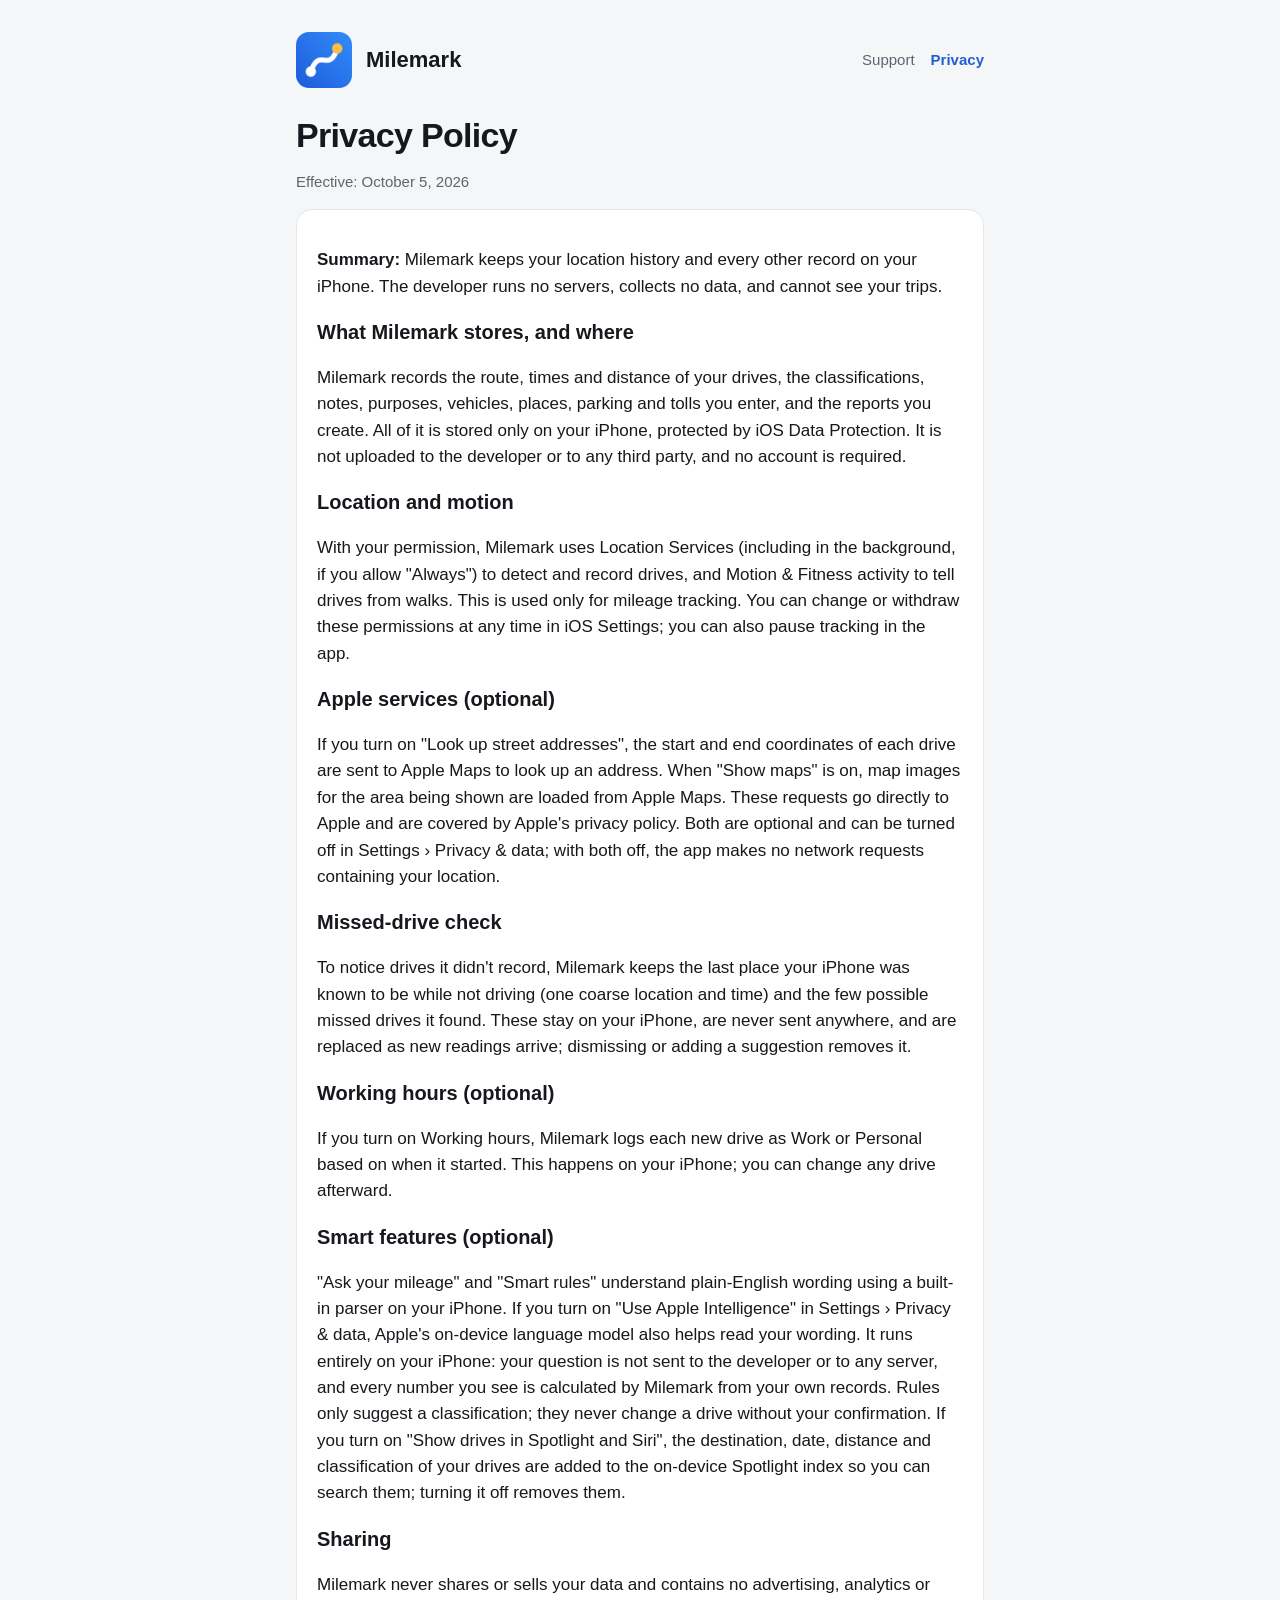
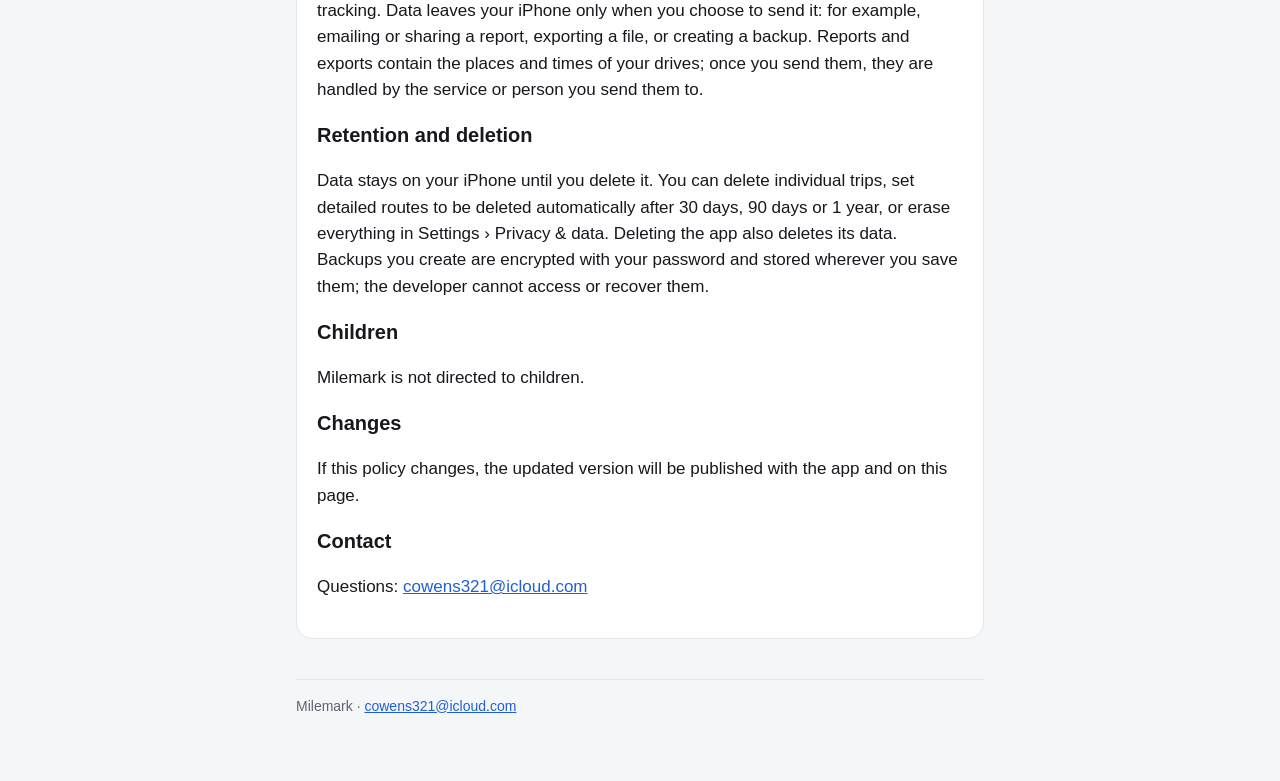
==== privacy.html @ 26f8286c "Milemark support and privacy pages Co-Authored-By: Claude Opus 5.5 <noreply@anthropic.com>" ====
<!doctype html>
<html lang="en">
<head>
<meta charset="utf-8">
<meta name="viewport" content="width=device-width, initial-scale=1">
<title>Privacy Policy · Milemark</title>
<meta name="description" content="Milemark keeps your location history and every other record on your iPhone. No servers, no account, no tracking.">
<link rel="icon" href="icon.png">
<link rel="stylesheet" href="style.css">
</head>
<body>
<div class="wrap">
  <header class="site">
    <img src="icon.png" alt="">
    <a class="brand" href="./">Milemark</a>
    <nav><a href="./">Support</a><a href="privacy.html" aria-current="page">Privacy</a></nav>
  </header>
  <h1>Privacy Policy</h1>
  <p class="muted">Effective: October 5, 2026</p>
  <div class="card">
<p><strong>Summary:</strong> Milemark keeps your location history and every other record on your iPhone. The developer runs no servers, collects no data, and cannot see your trips.</p>
<h2>What Milemark stores, and where</h2>
<p>Milemark records the route, times and distance of your drives, the classifications, notes, purposes, vehicles, places, parking and tolls you enter, and the reports you create. All of it is stored only on your iPhone, protected by iOS Data Protection. It is not uploaded to the developer or to any third party, and no account is required.</p>
<h2>Location and motion</h2>
<p>With your permission, Milemark uses Location Services (including in the background, if you allow &quot;Always&quot;) to detect and record drives, and Motion &amp; Fitness activity to tell drives from walks. This is used only for mileage tracking. You can change or withdraw these permissions at any time in iOS Settings; you can also pause tracking in the app.</p>
<h2>Apple services (optional)</h2>
<p>If you turn on &quot;Look up street addresses&quot;, the start and end coordinates of each drive are sent to Apple Maps to look up an address. When &quot;Show maps&quot; is on, map images for the area being shown are loaded from Apple Maps. These requests go directly to Apple and are covered by Apple&#x27;s privacy policy. Both are optional and can be turned off in Settings › Privacy &amp; data; with both off, the app makes no network requests containing your location.</p>
<h2>Missed-drive check</h2>
<p>To notice drives it didn&#x27;t record, Milemark keeps the last place your iPhone was known to be while not driving (one coarse location and time) and the few possible missed drives it found. These stay on your iPhone, are never sent anywhere, and are replaced as new readings arrive; dismissing or adding a suggestion removes it.</p>
<h2>Working hours (optional)</h2>
<p>If you turn on Working hours, Milemark logs each new drive as Work or Personal based on when it started. This happens on your iPhone; you can change any drive afterward.</p>
<h2>Smart features (optional)</h2>
<p>&quot;Ask your mileage&quot; and &quot;Smart rules&quot; understand plain-English wording using a built-in parser on your iPhone. If you turn on &quot;Use Apple Intelligence&quot; in Settings › Privacy &amp; data, Apple&#x27;s on-device language model also helps read your wording. It runs entirely on your iPhone: your question is not sent to the developer or to any server, and every number you see is calculated by Milemark from your own records. Rules only suggest a classification; they never change a drive without your confirmation. If you turn on &quot;Show drives in Spotlight and Siri&quot;, the destination, date, distance and classification of your drives are added to the on-device Spotlight index so you can search them; turning it off removes them.</p>
<h2>Sharing</h2>
<p>Milemark never shares or sells your data and contains no advertising, analytics or tracking. Data leaves your iPhone only when you choose to send it: for example, emailing or sharing a report, exporting a file, or creating a backup. Reports and exports contain the places and times of your drives; once you send them, they are handled by the service or person you send them to.</p>
<h2>Retention and deletion</h2>
<p>Data stays on your iPhone until you delete it. You can delete individual trips, set detailed routes to be deleted automatically after 30 days, 90 days or 1 year, or erase everything in Settings › Privacy &amp; data. Deleting the app also deletes its data. Backups you create are encrypted with your password and stored wherever you save them; the developer cannot access or recover them.</p>
<h2>Children</h2>
<p>Milemark is not directed to children.</p>
<h2>Changes</h2>
<p>If this policy changes, the updated version will be published with the app and on this page.</p>
<h2>Contact</h2>
<p>Questions: <a href="mailto:cowens321@icloud.com">cowens321@icloud.com</a></p>
  </div>
  <footer>Milemark · <a href="mailto:cowens321@icloud.com">cowens321@icloud.com</a></footer>
</div>
</body>
</html>
---- style.css ----
:root {
  --bg: #f5f6f8; --card: #ffffff; --text: #16181d; --muted: #5d6470; --line: #e3e6eb;
  --accent: #1f5fd6; --accent-soft: #e8effc;
  color-scheme: light dark;
}
@media (prefers-color-scheme: dark) {
  :root { --bg: #0e1013; --card: #181b20; --text: #eef0f3; --muted: #9aa2ae; --line: #2a2f37; --accent: #6ea0ff; --accent-soft: #1b2638; }
}
* { box-sizing: border-box; }
body { margin: 0; background: var(--bg); color: var(--text);
  font: 17px/1.55 -apple-system, BlinkMacSystemFont, "SF Pro Text", "Segoe UI", Roboto, Helvetica, Arial, sans-serif; }
.wrap { max-width: 720px; margin: 0 auto; padding: 32px 16px 64px; }
header.site { display: flex; align-items: center; gap: 14px; margin-bottom: 28px; }
header.site img { width: 56px; height: 56px; border-radius: 13px; }
header.site a.brand { color: var(--text); text-decoration: none; font-weight: 700; font-size: 22px; }
nav { margin-left: auto; display: flex; gap: 16px; font-size: 15px; }
nav a { color: var(--muted); text-decoration: none; }
nav a[aria-current="page"] { color: var(--accent); font-weight: 600; }
h1 { font-size: 34px; line-height: 1.15; margin: 0 0 8px; letter-spacing: -0.02em; }
h2 { font-size: 20px; margin: 32px 0 8px; }
p, li { color: var(--text); }
.lede { color: var(--muted); font-size: 19px; margin: 0 0 24px; }
.card { background: var(--card); border: 1px solid var(--line); border-radius: 16px; padding: 20px; margin: 16px 0; }
.card h2 { margin-top: 0; }
.contact { background: var(--accent-soft); border: none; }
a { color: var(--accent); }
details { border-top: 1px solid var(--line); padding: 14px 0; }
details:first-of-type { border-top: none; }
summary { cursor: pointer; font-weight: 600; list-style: none; }
summary::-webkit-details-marker { display: none; }
summary::before { content: "+"; display: inline-block; width: 1.2em; color: var(--accent); font-weight: 700; }
details[open] summary::before { content: "–"; }
details > :not(summary) { margin: 10px 0 0 1.2em; color: var(--muted); }
ol { padding-left: 1.3em; }
.muted { color: var(--muted); font-size: 15px; }
footer { margin-top: 40px; color: var(--muted); font-size: 14px; border-top: 1px solid var(--line); padding-top: 16px; }
@media (max-width: 480px) { h1 { font-size: 28px; } nav { gap: 12px; } }
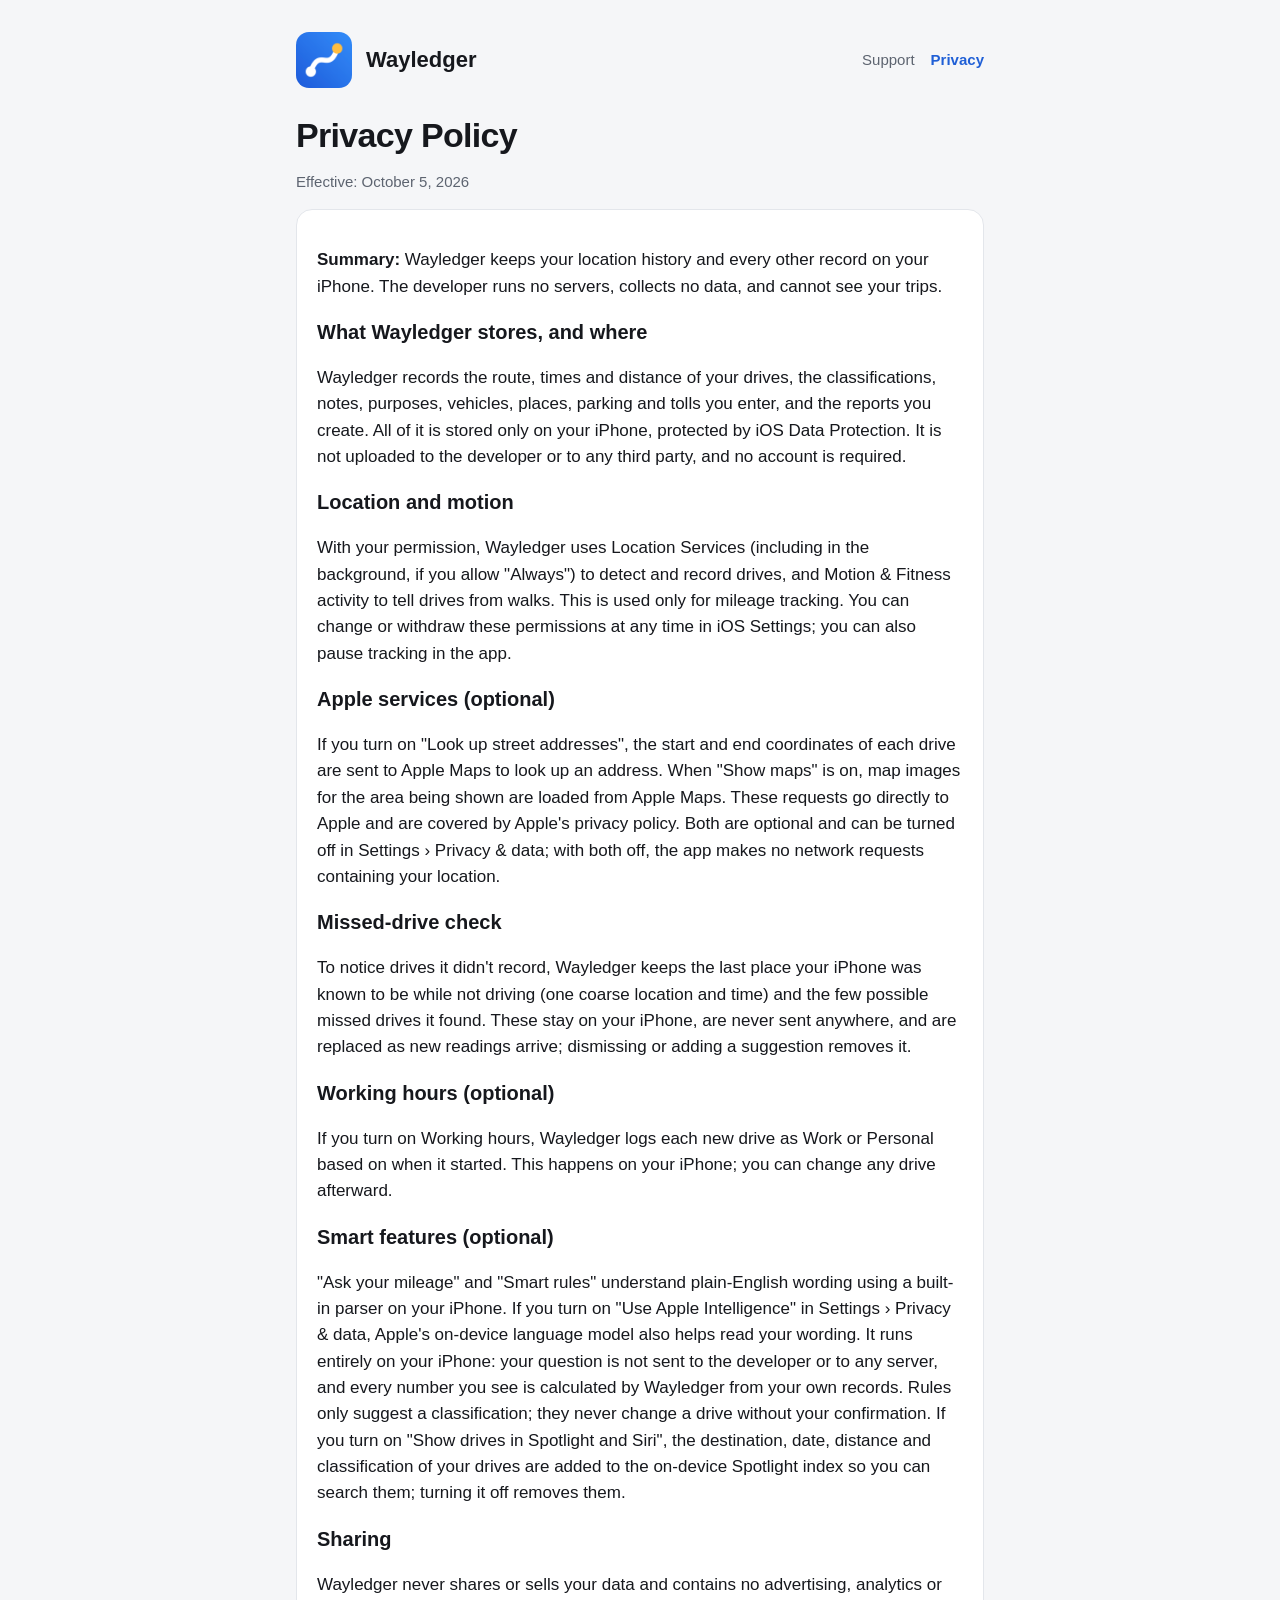
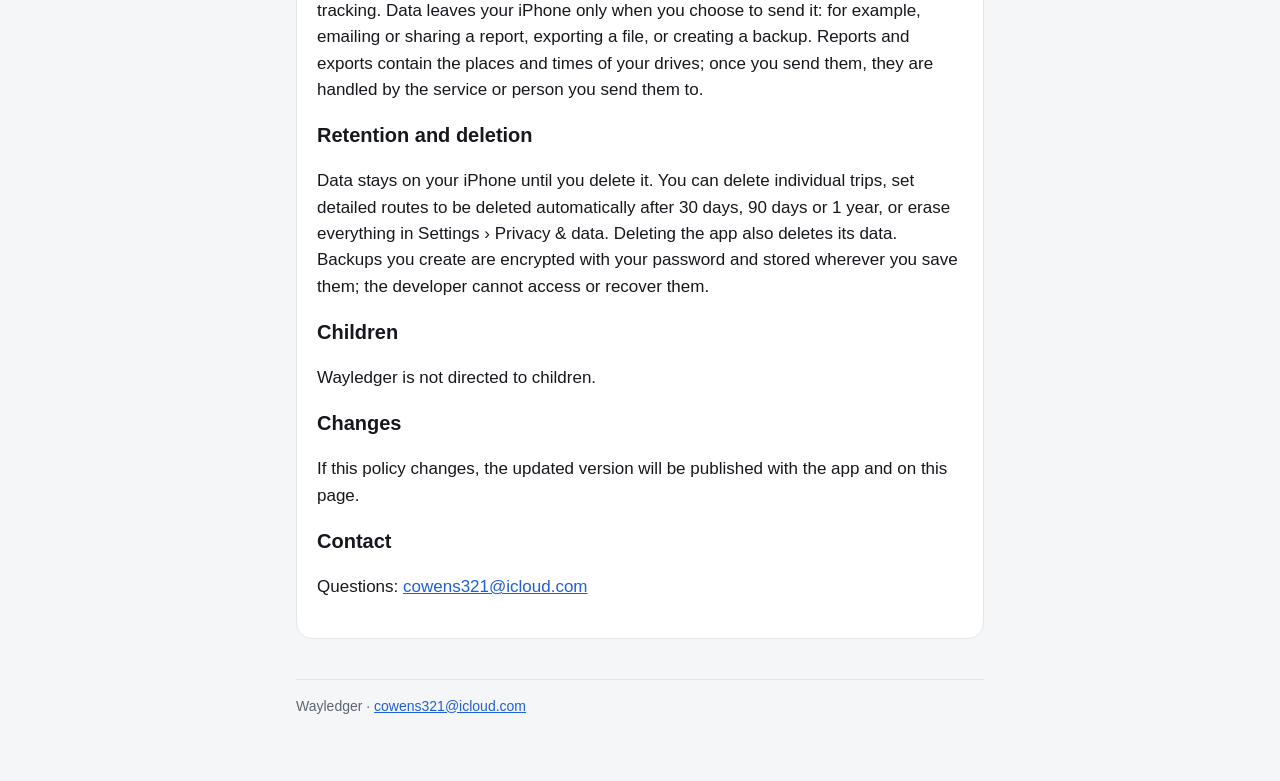
==== commit 21f2d1c7: "Rename to Wayledger Co-Authored-By: Claude Opus 5.5 <noreply@anthropic.com>" ====
--- a/privacy.html
+++ b/privacy.html
@@ -3,8 +3,8 @@
 <head>
 <meta charset="utf-8">
 <meta name="viewport" content="width=device-width, initial-scale=1">
-<title>Privacy Policy · Milemark</title>
-<meta name="description" content="Milemark keeps your location history and every other record on your iPhone. No servers, no account, no tracking.">
+<title>Privacy Policy · Wayledger</title>
+<meta name="description" content="Wayledger keeps your location history and every other record on your iPhone. No servers, no account, no tracking.">
 <link rel="icon" href="icon.png">
 <link rel="stylesheet" href="style.css">
 </head>
@@ -12,37 +12,37 @@
 <div class="wrap">
   <header class="site">
     <img src="icon.png" alt="">
-    <a class="brand" href="./">Milemark</a>
+    <a class="brand" href="./">Wayledger</a>
     <nav><a href="./">Support</a><a href="privacy.html" aria-current="page">Privacy</a></nav>
   </header>
   <h1>Privacy Policy</h1>
   <p class="muted">Effective: October 5, 2026</p>
   <div class="card">
-<p><strong>Summary:</strong> Milemark keeps your location history and every other record on your iPhone. The developer runs no servers, collects no data, and cannot see your trips.</p>
-<h2>What Milemark stores, and where</h2>
-<p>Milemark records the route, times and distance of your drives, the classifications, notes, purposes, vehicles, places, parking and tolls you enter, and the reports you create. All of it is stored only on your iPhone, protected by iOS Data Protection. It is not uploaded to the developer or to any third party, and no account is required.</p>
+<p><strong>Summary:</strong> Wayledger keeps your location history and every other record on your iPhone. The developer runs no servers, collects no data, and cannot see your trips.</p>
+<h2>What Wayledger stores, and where</h2>
+<p>Wayledger records the route, times and distance of your drives, the classifications, notes, purposes, vehicles, places, parking and tolls you enter, and the reports you create. All of it is stored only on your iPhone, protected by iOS Data Protection. It is not uploaded to the developer or to any third party, and no account is required.</p>
 <h2>Location and motion</h2>
-<p>With your permission, Milemark uses Location Services (including in the background, if you allow &quot;Always&quot;) to detect and record drives, and Motion &amp; Fitness activity to tell drives from walks. This is used only for mileage tracking. You can change or withdraw these permissions at any time in iOS Settings; you can also pause tracking in the app.</p>
+<p>With your permission, Wayledger uses Location Services (including in the background, if you allow &quot;Always&quot;) to detect and record drives, and Motion &amp; Fitness activity to tell drives from walks. This is used only for mileage tracking. You can change or withdraw these permissions at any time in iOS Settings; you can also pause tracking in the app.</p>
 <h2>Apple services (optional)</h2>
 <p>If you turn on &quot;Look up street addresses&quot;, the start and end coordinates of each drive are sent to Apple Maps to look up an address. When &quot;Show maps&quot; is on, map images for the area being shown are loaded from Apple Maps. These requests go directly to Apple and are covered by Apple&#x27;s privacy policy. Both are optional and can be turned off in Settings › Privacy &amp; data; with both off, the app makes no network requests containing your location.</p>
 <h2>Missed-drive check</h2>
-<p>To notice drives it didn&#x27;t record, Milemark keeps the last place your iPhone was known to be while not driving (one coarse location and time) and the few possible missed drives it found. These stay on your iPhone, are never sent anywhere, and are replaced as new readings arrive; dismissing or adding a suggestion removes it.</p>
+<p>To notice drives it didn&#x27;t record, Wayledger keeps the last place your iPhone was known to be while not driving (one coarse location and time) and the few possible missed drives it found. These stay on your iPhone, are never sent anywhere, and are replaced as new readings arrive; dismissing or adding a suggestion removes it.</p>
 <h2>Working hours (optional)</h2>
-<p>If you turn on Working hours, Milemark logs each new drive as Work or Personal based on when it started. This happens on your iPhone; you can change any drive afterward.</p>
+<p>If you turn on Working hours, Wayledger logs each new drive as Work or Personal based on when it started. This happens on your iPhone; you can change any drive afterward.</p>
 <h2>Smart features (optional)</h2>
-<p>&quot;Ask your mileage&quot; and &quot;Smart rules&quot; understand plain-English wording using a built-in parser on your iPhone. If you turn on &quot;Use Apple Intelligence&quot; in Settings › Privacy &amp; data, Apple&#x27;s on-device language model also helps read your wording. It runs entirely on your iPhone: your question is not sent to the developer or to any server, and every number you see is calculated by Milemark from your own records. Rules only suggest a classification; they never change a drive without your confirmation. If you turn on &quot;Show drives in Spotlight and Siri&quot;, the destination, date, distance and classification of your drives are added to the on-device Spotlight index so you can search them; turning it off removes them.</p>
+<p>&quot;Ask your mileage&quot; and &quot;Smart rules&quot; understand plain-English wording using a built-in parser on your iPhone. If you turn on &quot;Use Apple Intelligence&quot; in Settings › Privacy &amp; data, Apple&#x27;s on-device language model also helps read your wording. It runs entirely on your iPhone: your question is not sent to the developer or to any server, and every number you see is calculated by Wayledger from your own records. Rules only suggest a classification; they never change a drive without your confirmation. If you turn on &quot;Show drives in Spotlight and Siri&quot;, the destination, date, distance and classification of your drives are added to the on-device Spotlight index so you can search them; turning it off removes them.</p>
 <h2>Sharing</h2>
-<p>Milemark never shares or sells your data and contains no advertising, analytics or tracking. Data leaves your iPhone only when you choose to send it: for example, emailing or sharing a report, exporting a file, or creating a backup. Reports and exports contain the places and times of your drives; once you send them, they are handled by the service or person you send them to.</p>
+<p>Wayledger never shares or sells your data and contains no advertising, analytics or tracking. Data leaves your iPhone only when you choose to send it: for example, emailing or sharing a report, exporting a file, or creating a backup. Reports and exports contain the places and times of your drives; once you send them, they are handled by the service or person you send them to.</p>
 <h2>Retention and deletion</h2>
 <p>Data stays on your iPhone until you delete it. You can delete individual trips, set detailed routes to be deleted automatically after 30 days, 90 days or 1 year, or erase everything in Settings › Privacy &amp; data. Deleting the app also deletes its data. Backups you create are encrypted with your password and stored wherever you save them; the developer cannot access or recover them.</p>
 <h2>Children</h2>
-<p>Milemark is not directed to children.</p>
+<p>Wayledger is not directed to children.</p>
 <h2>Changes</h2>
 <p>If this policy changes, the updated version will be published with the app and on this page.</p>
 <h2>Contact</h2>
 <p>Questions: <a href="mailto:cowens321@icloud.com">cowens321@icloud.com</a></p>
   </div>
-  <footer>Milemark · <a href="mailto:cowens321@icloud.com">cowens321@icloud.com</a></footer>
+  <footer>Wayledger · <a href="mailto:cowens321@icloud.com">cowens321@icloud.com</a></footer>
 </div>
 </body>
 </html>
